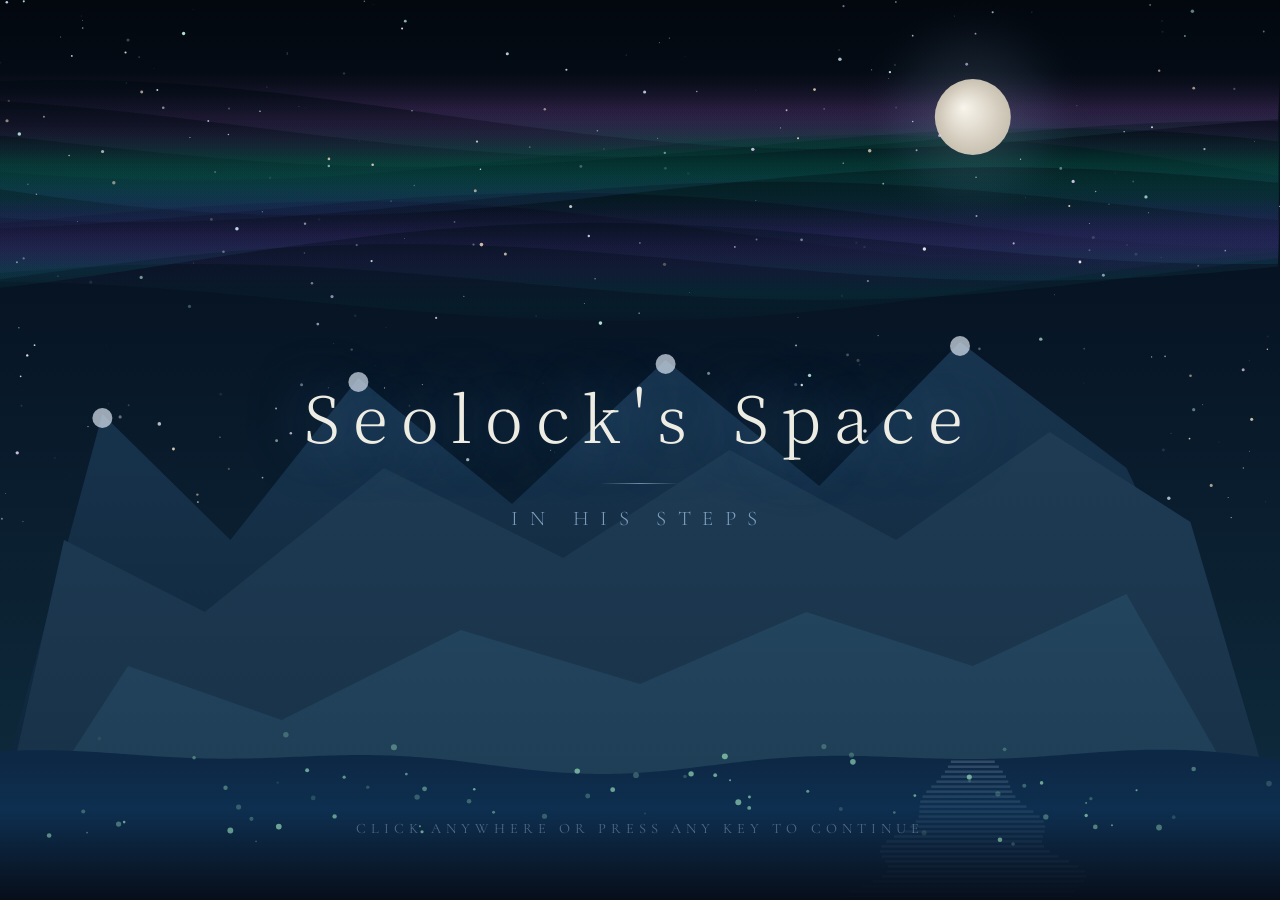
==== index.html @ 3edf803a "index.html" ====
<!DOCTYPE html>
<html lang="ko">
<head>
<meta charset="UTF-8">
<meta name="viewport" content="width=device-width, initial-scale=1.0">
<title>Seolock</title>
<style>
  @import url('https://fonts.googleapis.com/css2?family=Cormorant+Garamond:wght@300;400&family=Noto+Serif+KR:wght@300;400&display=swap');

  * { margin: 0; padding: 0; box-sizing: border-box; }

  html, body {
    width: 100%; height: 100%; overflow: hidden;
    background: #06111e;
    font-family: 'Noto Serif KR', 'Cormorant Garamond', serif;
    cursor: pointer;
  }

  #canvas {
    position: fixed; top: 0; left: 0;
    width: 100%; height: 100%;
    display: block;
    transition: opacity 1.8s ease;
  }

  #splash-overlay {
    position: fixed; top: 0; left: 0;
    width: 100%; height: 100%;
    display: flex; flex-direction: column;
    align-items: center; justify-content: center;
    z-index: 10; pointer-events: none;
    transition: opacity 1.4s ease;
  }

  .title-kr {
    font-family: 'Noto Serif KR', serif;
    font-weight: 300;
    font-size: clamp(1.8rem, 5vw, 4rem);
    color: rgba(255, 252, 240, 0.93);
    letter-spacing: 0.2em;
    text-shadow: 0 0 60px rgba(160, 210, 255, 0.5), 0 0 120px rgba(100, 180, 230, 0.25);
    animation: riseIn 2.8s cubic-bezier(0.16, 1, 0.3, 1) forwards;
    opacity: 0;
  }

  .divider {
    width: 80px; height: 1px;
    background: linear-gradient(90deg, transparent, rgba(200, 230, 255, 0.5), transparent);
    margin: 1.4rem auto;
    animation: riseIn 2.8s cubic-bezier(0.16, 1, 0.3, 1) 0.3s both;
    opacity: 0;
  }

  .title-en {
    font-family: 'Cormorant Garamond', serif;
    font-weight: 300;
    font-size: clamp(0.85rem, 2.5vw, 1.3rem);
    color: rgba(180, 215, 250, 0.65);
    letter-spacing: 0.55em;
    text-transform: uppercase;
    animation: riseIn 2.8s cubic-bezier(0.16, 1, 0.3, 1) 0.5s both;
    opacity: 0;
  }

  #hint {
    position: fixed;
    bottom: 7%;
    left: 50%; transform: translateX(-50%);
    font-family: 'Cormorant Garamond', serif;
    font-size: clamp(0.65rem, 1.8vw, 0.9rem);
    color: rgba(200, 225, 255, 0.35);
    letter-spacing: 0.35em;
    text-transform: uppercase;
    white-space: nowrap;
    pointer-events: none;
    z-index: 10;
    animation: fadeHint 3s ease 3s both, hintPulse 3s ease-in-out 4s infinite;
    transition: opacity 1.2s ease;
  }

  #next-screen {
    position: fixed; top: 0; left: 0;
    width: 100%; height: 100%;
    background: linear-gradient(160deg, #0c1a1a 0%, #0f2015 50%, #0a1520 100%);
    display: flex; flex-direction: column;
    align-items: center; justify-content: center; gap: 1.2rem;
    z-index: 50;
    opacity: 0; pointer-events: none;
    transition: opacity 1.8s ease;
  }
  #next-screen.visible { opacity: 1; pointer-events: all; }

  #next-screen h1 {
    font-family: 'Noto Serif KR', serif;
    font-weight: 300;
    font-size: clamp(1.6rem, 5vw, 3rem);
    color: rgba(210, 240, 220, 0.85);
    letter-spacing: 0.2em;
  }
  #next-screen p {
    font-family: 'Cormorant Garamond', serif;
    font-size: clamp(0.8rem, 2vw, 1.05rem);
    color: rgba(160, 200, 180, 0.4);
    letter-spacing: 0.3em;
    text-transform: uppercase;
  }

  @keyframes riseIn {
    from { opacity: 0; transform: translateY(22px); }
    to   { opacity: 1; transform: translateY(0); }
  }
  @keyframes fadeHint {
    from { opacity: 0; } to { opacity: 1; }
  }
  @keyframes hintPulse {
    0%, 100% { opacity: 0.2; }
    50%       { opacity: 0.55; }
  }
</style>
</head>
<body>

<canvas id="canvas"></canvas>

<div id="splash-overlay">
  <div class="title-kr">Seolock's Space</div>
  <div class="divider"></div>
  <div class="title-en">IN HIS STEPS</div>
</div>

<div id="hint">Click anywhere or press any key to continue</div>

<div id="next-screen">
  <h1>다음 페이지</h1>
  <p>Your next page content here</p>
</div>

<script>
const canvas = document.getElementById('canvas');
const ctx    = canvas.getContext('2d');
let W, H, t = 0, animId;

function resize() {
  W = canvas.width  = window.innerWidth;
  H = canvas.height = window.innerHeight;
}
resize();
window.addEventListener('resize', resize);

const STAR_COUNT = 320;
const stars = Array.from({ length: STAR_COUNT }, () => ({
  fx: Math.random(),
  fy: Math.random() * 0.58,
  r:  Math.random() * 1.5 + 0.4,
  phase: Math.random() * Math.PI * 2,
  speed: Math.random() * 0.018 + 0.004,
  hue:  ['#fff', '#d8ecff', '#ffe9cc', '#c8faea', '#e8d8ff'][Math.floor(Math.random() * 5)]
}));

const AURORAS = [
  { fy: 0.20, c1: [0, 220, 150],   c2: [80, 130, 255],  phase: 0,   spd: 0.0025 },
  { fy: 0.28, c1: [140,  80, 240], c2: [0,  200, 170],  phase: 2.1, spd: 0.0018 },
  { fy: 0.14, c1: [210, 110, 255], c2: [0,  185, 120],  phase: 4.3, spd: 0.0013 },
];

const RIDGES = [
  [0,0.88, 0.08,0.46, 0.18,0.60, 0.28,0.42, 0.40,0.56, 0.52,0.40, 0.64,0.54, 0.75,0.38, 0.88,0.52, 1,0.88],
  [0,0.92, 0.05,0.60, 0.16,0.68, 0.30,0.52, 0.44,0.62, 0.57,0.50, 0.70,0.60, 0.82,0.48, 0.93,0.58, 1,0.92],
  [0,0.96, 0.10,0.74, 0.22,0.80, 0.36,0.70, 0.50,0.76, 0.63,0.68, 0.76,0.74, 0.88,0.66, 1,0.96],
];
const RIDGE_COLORS = [
  ['#0c2236', '#193650'],
  ['#152e44', '#213f58'],
  ['#1c3a52', '#2a4e68'],
];

const MOON = { fx: 0.76, fy: 0.13, r: 38 };

const PARTICLES = Array.from({ length: 70 }, () => ({
  fx: Math.random(),
  fy: 0.90 + Math.random() * 0.08,
  vx: (Math.random() - 0.5) * 0.00018,
  vy: -(Math.random() * 0.00030 + 0.00012),
  life: Math.random(),
  spd:  Math.random() * 0.0025 + 0.0010,
  sz:   Math.random() * 2.2 + 0.8,
}));

function drawSky() {
  const g = ctx.createLinearGradient(0, 0, 0, H * 0.88);
  g.addColorStop(0,   '#03080f');
  g.addColorStop(0.4, '#071525');
  g.addColorStop(1,   '#0e2a3c');
  ctx.fillStyle = g;
  ctx.fillRect(0, 0, W, H * 0.88);
}

function drawMoon() {
  const mx = MOON.fx * W, my = MOON.fy * H, r = MOON.r;
  const halo = ctx.createRadialGradient(mx, my, r * 0.6, mx, my, r * 3.2);
  halo.addColorStop(0,   'rgba(200,228,255,0.14)');
  halo.addColorStop(0.5, 'rgba(160,200,255,0.06)');
  halo.addColorStop(1,   'rgba(0,0,0,0)');
  ctx.fillStyle = halo;
  ctx.beginPath(); ctx.arc(mx, my, r * 3.2, 0, Math.PI * 2); ctx.fill();
  const disk = ctx.createRadialGradient(mx - r * 0.25, my - r * 0.25, 0, mx, my, r);
  disk.addColorStop(0, '#f9f5ec');
  disk.addColorStop(1, '#c8c0b0');
  ctx.fillStyle = disk;
  ctx.beginPath(); ctx.arc(mx, my, r, 0, Math.PI * 2); ctx.fill();
}

function drawStars() {
  stars.forEach(s => {
    const blink = 0.45 + 0.55 * Math.sin(s.phase + t * s.speed);
    ctx.globalAlpha = blink * 0.88;
    ctx.fillStyle = s.hue;
    ctx.beginPath();
    ctx.arc(s.fx * W, s.fy * H, s.r * (0.8 + 0.2 * blink), 0, Math.PI * 2);
    ctx.fill();
  });
  ctx.globalAlpha = 1;
}

function drawAurora() {
  AURORAS.forEach(a => {
    const by = a.fy * H;
    for (let k = 0; k < 4; k++) {
      const alpha = (0.10 - k * 0.02);
      const g2 = ctx.createLinearGradient(0, by - 55 + k * 12, 0, by + 55 + k * 12);
      g2.addColorStop(0,   `rgba(${a.c1[0]},${a.c1[1]},${a.c1[2]},0)`);
      g2.addColorStop(0.35,`rgba(${a.c1[0]},${a.c1[1]},${a.c1[2]},${alpha})`);
      g2.addColorStop(0.65,`rgba(${a.c2[0]},${a.c2[1]},${a.c2[2]},${alpha})`);
      g2.addColorStop(1,   `rgba(${a.c2[0]},${a.c2[1]},${a.c2[2]},0)`);
      ctx.fillStyle = g2;
      ctx.beginPath();
      ctx.moveTo(0, by + k * 14);
      for (let x = 0; x <= W; x += 6) {
        const fx = x / W;
        const wy = Math.sin(fx * 5.5 + t * a.spd + a.phase + k * 0.8) * 30
                 + Math.sin(fx * 2.8 - t * a.spd * 0.6 + a.phase)     * 18;
        ctx.lineTo(x, by + wy + k * 14);
      }
      ctx.lineTo(W, by - 55 + k * 12);
      ctx.lineTo(0, by - 55 + k * 12);
      ctx.closePath();
      ctx.fill();
    }
  });
}

function drawMountains() {
  RIDGES.forEach((pts, i) => {
    const [dark, light] = RIDGE_COLORS[i];
    ctx.beginPath();
    ctx.moveTo(pts[0] * W, pts[1] * H);
    for (let j = 2; j < pts.length; j += 2) {
      ctx.lineTo(pts[j] * W, pts[j + 1] * H);
    }
    ctx.lineTo(W, H); ctx.lineTo(0, H);
    ctx.closePath();
    const mg = ctx.createLinearGradient(0, 0.35 * H, 0, H);
    mg.addColorStop(0, light); mg.addColorStop(1, dark);
    ctx.fillStyle = mg;
    ctx.fill();
    if (i === 0) {
      for (let j = 2; j < pts.length - 2; j += 2) {
        const px = pts[j] * W, py = pts[j + 1] * H;
        const prevY = pts[j - 1] * H, nextY = pts[j + 3] * H;
        if (py < prevY - 18 && py < nextY - 18) {
          ctx.beginPath(); ctx.arc(px, py + 4, 10, 0, Math.PI * 2);
          ctx.fillStyle = 'rgba(235,245,255,0.65)';
          ctx.fill();
        }
      }
    }
  });
}

function drawWater() {
  const wy = H * 0.845;
  ctx.beginPath();
  ctx.moveTo(0, wy);
  for (let x = 0; x <= W; x += 5) {
    const wave = Math.sin(x * 0.016 + t * 0.022) * 5.5
               + Math.sin(x * 0.007 - t * 0.013) * 8;
    ctx.lineTo(x, wy + wave);
  }
  ctx.lineTo(W, H); ctx.lineTo(0, H);
  ctx.closePath();
  const wg = ctx.createLinearGradient(0, wy, 0, H);
  wg.addColorStop(0,   '#0d2845');
  wg.addColorStop(0.35,'#0e2f50');
  wg.addColorStop(1,   '#070e1a');
  ctx.fillStyle = wg;
  ctx.fill();
  const mx = MOON.fx * W;
  for (let row = 0; row < 28; row++) {
    const ry = wy + (row / 28) * (H - wy);
    const ww = 22 + row * 3.5;
    const wobble = Math.sin(row * 0.6 + t * 0.035) * (row * 0.6);
    const a = (0.18 - row * 0.005) * Math.max(0, 1 - row / 30);
    ctx.fillStyle = `rgba(210,232,255,${a})`;
    ctx.fillRect(mx - ww + wobble, ry, ww * 2, 2.5);
  }
}

function drawParticles() {
  PARTICLES.forEach(p => {
    p.fx   += p.vx;
    p.fy   += p.vy;
    p.life += p.spd;
    if (p.fy < 0.45 || p.fx < 0 || p.fx > 1) {
      p.fx   = Math.random();
      p.fy   = 0.90 + Math.random() * 0.07;
      p.life = 0;
    }
    const a = Math.sin(p.life * Math.PI) * 0.65;
    ctx.globalAlpha = a;
    ctx.fillStyle   = '#9ee8c0';
    ctx.beginPath();
    ctx.arc(p.fx * W, p.fy * H, p.sz, 0, Math.PI * 2);
    ctx.fill();
  });
  ctx.globalAlpha = 1;
}

function frame() {
  ctx.clearRect(0, 0, W, H);
  drawSky();
  drawAurora();
  drawMoon();
  drawStars();
  drawMountains();
  drawWater();
  drawParticles();
  t++;
  animId = requestAnimationFrame(frame);
}
frame();

/* ── 자연스러운 크로스페이드 전환 ── */
let transitioning = false;

function goNext() {
  if (transitioning) return;
  transitioning = true;

  const overlay = document.getElementById('splash-overlay');
  const hint    = document.getElementById('hint');
  const next    = document.getElementById('next-screen');

  /* 오버레이 텍스트 페이드아웃 */
  overlay.style.opacity = '0';
  hint.style.opacity    = '0';

  /* 캔버스도 서서히 페이드아웃 */
  canvas.style.opacity = '0';

  /* 다음 화면 페이드인 (약간 딜레이로 자연스럽게 겹침) */
  setTimeout(() => {
    next.classList.add('visible');
  }, 200);
}

document.addEventListener('click',   goNext);
document.addEventListener('keydown', goNext);
</script>
</body>
</html>
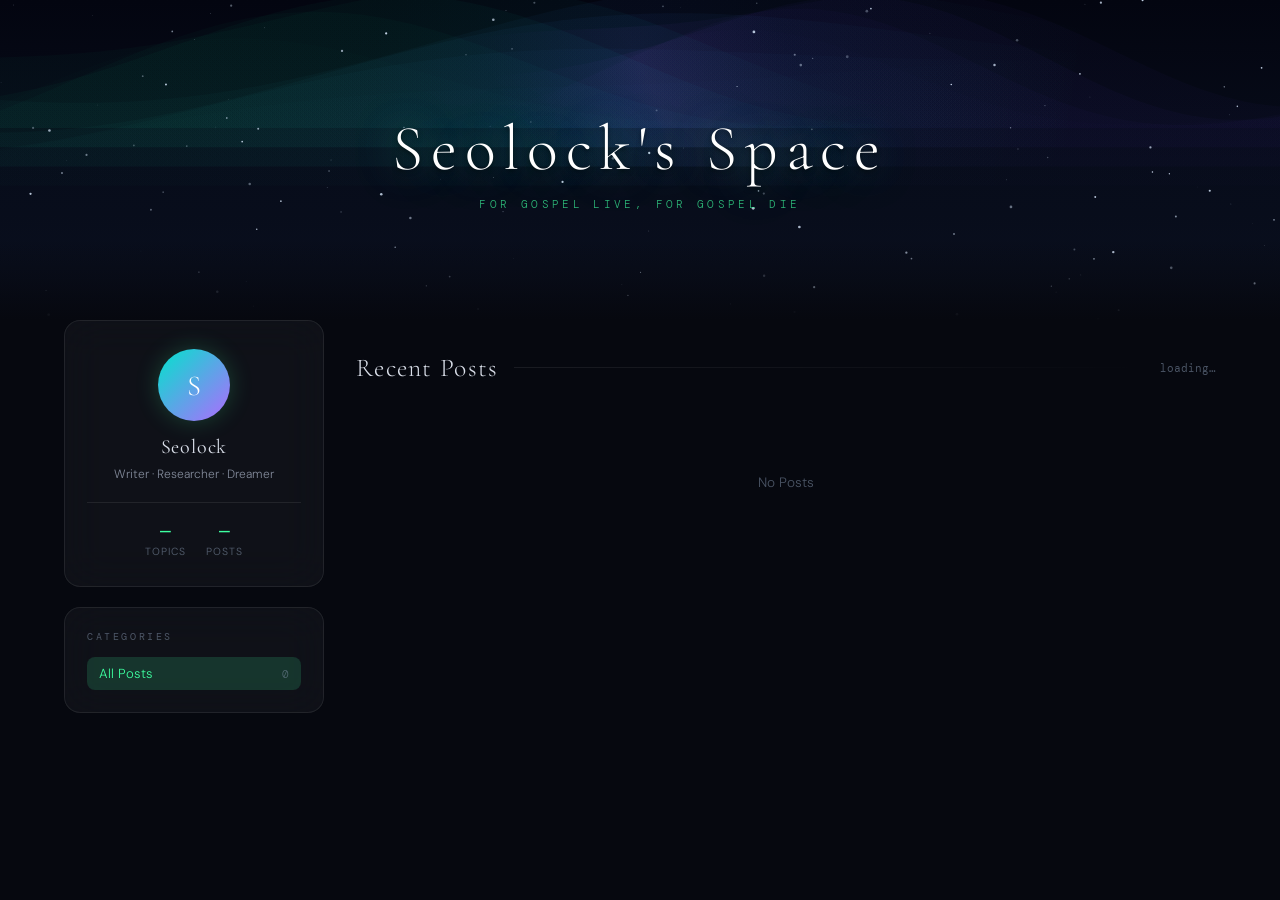
==== commit ccf0808f: "basic html" ====
--- a/index.html
+++ b/index.html
@@ -1,370 +1,665 @@
 <!DOCTYPE html>
 <html lang="ko">
 <head>
-<meta charset="UTF-8">
-<meta name="viewport" content="width=device-width, initial-scale=1.0">
-<title>Seolock</title>
-<style>
-  @import url('https://fonts.googleapis.com/css2?family=Cormorant+Garamond:wght@300;400&family=Noto+Serif+KR:wght@300;400&display=swap');
-
-  * { margin: 0; padding: 0; box-sizing: border-box; }
-
-  html, body {
-    width: 100%; height: 100%; overflow: hidden;
-    background: #06111e;
-    font-family: 'Noto Serif KR', 'Cormorant Garamond', serif;
-    cursor: pointer;
-  }
-
-  #canvas {
-    position: fixed; top: 0; left: 0;
-    width: 100%; height: 100%;
-    display: block;
-    transition: opacity 1.8s ease;
-  }
-
-  #splash-overlay {
-    position: fixed; top: 0; left: 0;
-    width: 100%; height: 100%;
-    display: flex; flex-direction: column;
-    align-items: center; justify-content: center;
-    z-index: 10; pointer-events: none;
-    transition: opacity 1.4s ease;
-  }
-
-  .title-kr {
-    font-family: 'Noto Serif KR', serif;
-    font-weight: 300;
-    font-size: clamp(1.8rem, 5vw, 4rem);
-    color: rgba(255, 252, 240, 0.93);
-    letter-spacing: 0.2em;
-    text-shadow: 0 0 60px rgba(160, 210, 255, 0.5), 0 0 120px rgba(100, 180, 230, 0.25);
-    animation: riseIn 2.8s cubic-bezier(0.16, 1, 0.3, 1) forwards;
-    opacity: 0;
-  }
-
-  .divider {
-    width: 80px; height: 1px;
-    background: linear-gradient(90deg, transparent, rgba(200, 230, 255, 0.5), transparent);
-    margin: 1.4rem auto;
-    animation: riseIn 2.8s cubic-bezier(0.16, 1, 0.3, 1) 0.3s both;
-    opacity: 0;
-  }
-
-  .title-en {
-    font-family: 'Cormorant Garamond', serif;
-    font-weight: 300;
-    font-size: clamp(0.85rem, 2.5vw, 1.3rem);
-    color: rgba(180, 215, 250, 0.65);
-    letter-spacing: 0.55em;
-    text-transform: uppercase;
-    animation: riseIn 2.8s cubic-bezier(0.16, 1, 0.3, 1) 0.5s both;
-    opacity: 0;
-  }
-
-  #hint {
-    position: fixed;
-    bottom: 7%;
-    left: 50%; transform: translateX(-50%);
-    font-family: 'Cormorant Garamond', serif;
-    font-size: clamp(0.65rem, 1.8vw, 0.9rem);
-    color: rgba(200, 225, 255, 0.35);
-    letter-spacing: 0.35em;
-    text-transform: uppercase;
-    white-space: nowrap;
-    pointer-events: none;
-    z-index: 10;
-    animation: fadeHint 3s ease 3s both, hintPulse 3s ease-in-out 4s infinite;
-    transition: opacity 1.2s ease;
-  }
-
-  #next-screen {
-    position: fixed; top: 0; left: 0;
-    width: 100%; height: 100%;
-    background: linear-gradient(160deg, #0c1a1a 0%, #0f2015 50%, #0a1520 100%);
-    display: flex; flex-direction: column;
-    align-items: center; justify-content: center; gap: 1.2rem;
-    z-index: 50;
-    opacity: 0; pointer-events: none;
-    transition: opacity 1.8s ease;
-  }
-  #next-screen.visible { opacity: 1; pointer-events: all; }
-
-  #next-screen h1 {
-    font-family: 'Noto Serif KR', serif;
-    font-weight: 300;
-    font-size: clamp(1.6rem, 5vw, 3rem);
-    color: rgba(210, 240, 220, 0.85);
-    letter-spacing: 0.2em;
-  }
-  #next-screen p {
-    font-family: 'Cormorant Garamond', serif;
-    font-size: clamp(0.8rem, 2vw, 1.05rem);
-    color: rgba(160, 200, 180, 0.4);
-    letter-spacing: 0.3em;
-    text-transform: uppercase;
-  }
-
-  @keyframes riseIn {
-    from { opacity: 0; transform: translateY(22px); }
-    to   { opacity: 1; transform: translateY(0); }
-  }
-  @keyframes fadeHint {
-    from { opacity: 0; } to { opacity: 1; }
-  }
-  @keyframes hintPulse {
-    0%, 100% { opacity: 0.2; }
-    50%       { opacity: 0.55; }
-  }
-</style>
+  <meta charset="UTF-8">
+  <meta name="viewport" content="width=device-width, initial-scale=1.0">
+  <title>Aurora — Home</title>
+  <link rel="preconnect" href="https://fonts.googleapis.com">
+  <link rel="preconnect" href="https://fonts.gstatic.com" crossorigin>
+  <link href="https://fonts.googleapis.com/css2?family=Cormorant+Garamond:ital,wght@0,300;0,400;0,500;1,300;1,400&family=DM+Sans:wght@300;400;500&family=DM+Mono:wght@300;400&display=swap" rel="stylesheet">
+  <style>
+    :root {
+      --night: #06080f;
+      --deep: #0b0f1a;
+      --surface: rgba(15, 20, 35, 0.7);
+      --glass: rgba(255, 255, 255, 0.04);
+      --glass-border: rgba(255, 255, 255, 0.08);
+      --aurora-green: #3dffa0;
+      --aurora-teal: #00e5cc;
+      --aurora-purple: #b06aff;
+      --aurora-blue: #4fa8ff;
+      --text-primary: rgba(230, 235, 245, 0.95);
+      --text-secondary: rgba(180, 190, 210, 0.7);
+      --text-muted: rgba(130, 145, 170, 0.55);
+      --accent: #3dffa0;
+      --accent-glow: rgba(61, 255, 160, 0.15);
+      --sidebar-width: 260px;
+      --header-height: 320px;
+    }
+
+    * { margin: 0; padding: 0; box-sizing: border-box; }
+
+    body {
+      font-family: 'DM Sans', sans-serif;
+      background: var(--night);
+      color: var(--text-primary);
+      min-height: 100vh;
+      overflow-x: hidden;
+    }
+
+    /* HEADER */
+    #site-header {
+      position: relative;
+      width: 100%;
+      height: var(--header-height);
+      overflow: hidden;
+      cursor: pointer;
+    }
+
+    #aurora-canvas {
+      position: absolute;
+      inset: 0;
+      width: 100%;
+      height: 100%;
+    }
+
+    .header-content {
+      position: relative;
+      z-index: 10;
+      height: 100%;
+      display: flex;
+      flex-direction: column;
+      align-items: center;
+      justify-content: center;
+      gap: 10px;
+      text-align: center;
+      padding: 0 20px;
+    }
+
+    .blog-title {
+      font-family: 'Cormorant Garamond', serif;
+      font-size: clamp(2.4rem, 5vw, 4rem);
+      font-weight: 300;
+      letter-spacing: 0.12em;
+      color: #fff;
+      text-shadow:
+        0 0 40px rgba(61, 255, 160, 0.5),
+        0 0 80px rgba(176, 106, 255, 0.3),
+        0 2px 4px rgba(0,0,0,0.5);
+    }
+
+    .blog-subtitle {
+      font-family: 'DM Mono', monospace;
+      font-size: 0.7rem;
+      font-weight: 300;
+      letter-spacing: 0.3em;
+      color: rgba(61, 255, 160, 0.7);
+      text-transform: uppercase;
+    }
+
+    .header-fade {
+      position: absolute;
+      bottom: 0;
+      left: 0;
+      right: 0;
+      height: 80px;
+      background: linear-gradient(to bottom, transparent, var(--night));
+      z-index: 5;
+    }
+
+    /* LAYOUT */
+    #layout {
+      display: flex;
+      min-height: calc(100vh - var(--header-height));
+      max-width: 1200px;
+      margin: 0 auto;
+      padding: 0 24px 60px;
+      gap: 32px;
+      align-items: flex-start;
+    }
+
+    /* SIDEBAR */
+    #sidebar {
+      width: var(--sidebar-width);
+      flex-shrink: 0;
+      position: sticky;
+      top: 32px;
+      display: flex;
+      flex-direction: column;
+      gap: 20px;
+    }
+
+    .sidebar-card {
+      background: var(--glass);
+      border: 1px solid var(--glass-border);
+      border-radius: 16px;
+      overflow: hidden;
+      backdrop-filter: blur(20px);
+      -webkit-backdrop-filter: blur(20px);
+    }
+
+    .profile-card {
+      padding: 28px 22px;
+      text-align: center;
+    }
+
+    .profile-avatar {
+      width: 72px;
+      height: 72px;
+      border-radius: 50%;
+      margin: 0 auto 14px;
+      background: linear-gradient(135deg, var(--aurora-teal), var(--aurora-purple));
+      display: flex;
+      align-items: center;
+      justify-content: center;
+      font-family: 'Cormorant Garamond', serif;
+      font-size: 1.8rem;
+      font-weight: 300;
+      color: #fff;
+      box-shadow: 0 0 24px rgba(61, 255, 160, 0.2);
+      overflow: hidden;
+    }
+
+    .profile-avatar img { width: 100%; height: 100%; object-fit: cover; }
+
+    .profile-name {
+      font-family: 'Cormorant Garamond', serif;
+      font-size: 1.25rem;
+      font-weight: 400;
+      color: var(--text-primary);
+      letter-spacing: 0.04em;
+      margin-bottom: 6px;
+    }
+
+    .profile-bio {
+      font-size: 0.75rem;
+      color: var(--text-secondary);
+      line-height: 1.6;
+      font-weight: 300;
+    }
+
+    .profile-stats {
+      display: flex;
+      justify-content: center;
+      gap: 20px;
+      margin-top: 18px;
+      padding-top: 18px;
+      border-top: 1px solid var(--glass-border);
+    }
+
+    .stat { text-align: center; }
+
+    .stat-number {
+      font-family: 'DM Mono', monospace;
+      font-size: 1.1rem;
+      color: var(--aurora-green);
+    }
+
+    .stat-label {
+      font-size: 0.65rem;
+      color: var(--text-muted);
+      letter-spacing: 0.1em;
+      text-transform: uppercase;
+      margin-top: 2px;
+    }
+
+    .categories-card { padding: 22px; }
+
+    .card-heading {
+      font-family: 'DM Mono', monospace;
+      font-size: 0.65rem;
+      letter-spacing: 0.25em;
+      text-transform: uppercase;
+      color: var(--text-muted);
+      margin-bottom: 14px;
+    }
+
+    .category-list { list-style: none; display: flex; flex-direction: column; gap: 4px; }
+
+    .category-item a {
+      display: flex;
+      align-items: center;
+      justify-content: space-between;
+      padding: 8px 12px;
+      border-radius: 8px;
+      text-decoration: none;
+      color: var(--text-secondary);
+      font-size: 0.82rem;
+      font-weight: 300;
+      transition: all 0.2s;
+      cursor: pointer;
+    }
+
+    .category-item a:hover {
+      background: var(--glass);
+      color: var(--text-primary);
+      padding-left: 16px;
+    }
+
+    .category-item a.active {
+      background: var(--accent-glow);
+      color: var(--aurora-green);
+    }
+
+    .category-count {
+      font-family: 'DM Mono', monospace;
+      font-size: 0.7rem;
+      color: var(--text-muted);
+    }
+
+    /* MAIN CONTENT */
+    #main-content {
+      flex: 1;
+      min-width: 0;
+      padding-top: 32px;
+    }
+
+    .section-header {
+      display: flex;
+      align-items: center;
+      gap: 16px;
+      margin-bottom: 28px;
+    }
+
+    .section-title {
+      font-family: 'Cormorant Garamond', serif;
+      font-size: 1.6rem;
+      font-weight: 300;
+      letter-spacing: 0.05em;
+      color: var(--text-primary);
+    }
+
+    .section-line {
+      flex: 1;
+      height: 1px;
+      background: linear-gradient(to right, var(--glass-border), transparent);
+    }
+
+    .section-count {
+      font-family: 'DM Mono', monospace;
+      font-size: 0.7rem;
+      color: var(--text-muted);
+    }
+
+    /* POST CARDS */
+    .post-grid {
+      display: flex;
+      flex-direction: column;
+      gap: 16px;
+    }
+
+    .post-card {
+      background: var(--glass);
+      border: 1px solid var(--glass-border);
+      border-radius: 14px;
+      padding: 26px 28px;
+      cursor: pointer;
+      text-decoration: none;
+      color: inherit;
+      display: block;
+      transition: all 0.3s ease;
+      position: relative;
+      overflow: hidden;
+      animation: fadeInUp 0.5s ease both;
+    }
+
+    .post-card::before {
+      content: '';
+      position: absolute;
+      inset: 0;
+      background: linear-gradient(135deg, rgba(61,255,160,0.03), transparent 60%);
+      opacity: 0;
+      transition: opacity 0.3s;
+    }
+
+    .post-card:hover {
+      border-color: rgba(61, 255, 160, 0.2);
+      transform: translateY(-3px);
+      box-shadow: 0 12px 40px rgba(0,0,0,0.4), 0 0 20px rgba(61,255,160,0.05);
+    }
+
+    .post-card:hover::before { opacity: 1; }
+
+    @keyframes fadeInUp {
+      from { opacity: 0; transform: translateY(16px); }
+      to   { opacity: 1; transform: translateY(0); }
+    }
+
+    .post-meta {
+      display: flex;
+      align-items: center;
+      gap: 12px;
+      margin-bottom: 10px;
+    }
+
+    .post-category {
+      font-family: 'DM Mono', monospace;
+      font-size: 0.65rem;
+      letter-spacing: 0.15em;
+      text-transform: uppercase;
+      color: var(--aurora-green);
+      background: rgba(61,255,160,0.1);
+      padding: 3px 10px;
+      border-radius: 20px;
+      border: 1px solid rgba(61,255,160,0.2);
+    }
+
+    .post-date {
+      font-family: 'DM Mono', monospace;
+      font-size: 0.7rem;
+      color: var(--text-muted);
+    }
+
+    .post-title {
+      font-family: 'Cormorant Garamond', serif;
+      font-size: 1.35rem;
+      font-weight: 400;
+      line-height: 1.4;
+      color: var(--text-primary);
+      margin-bottom: 10px;
+      letter-spacing: 0.02em;
+      transition: color 0.2s;
+    }
+
+    .post-card:hover .post-title { color: #fff; }
+
+    .post-preview {
+      font-size: 0.83rem;
+      font-weight: 300;
+      color: var(--text-secondary);
+      line-height: 1.7;
+      display: -webkit-box;
+      -webkit-line-clamp: 2;
+      -webkit-box-orient: vertical;
+      overflow: hidden;
+    }
+
+    .post-footer {
+      display: flex;
+      align-items: center;
+      justify-content: space-between;
+      margin-top: 16px;
+      padding-top: 14px;
+      border-top: 1px solid var(--glass-border);
+    }
+
+    .post-tags {
+      display: flex;
+      gap: 6px;
+      flex-wrap: wrap;
+    }
+
+    .post-tag {
+      font-size: 0.68rem;
+      color: var(--text-muted);
+      background: rgba(255,255,255,0.04);
+      border: 1px solid rgba(255,255,255,0.06);
+      padding: 2px 8px;
+      border-radius: 4px;
+    }
+
+    .post-read-more {
+      font-family: 'DM Mono', monospace;
+      font-size: 0.7rem;
+      color: var(--aurora-green);
+      opacity: 0;
+      transition: opacity 0.2s;
+      display: flex;
+      align-items: center;
+      gap: 4px;
+    }
+
+    .post-card:hover .post-read-more { opacity: 1; }
+
+    /* Empty state */
+    .empty-state {
+      text-align: center;
+      padding: 60px 20px;
+      color: var(--text-muted);
+    }
+
+    .empty-state-icon {
+      font-size: 2.5rem;
+      margin-bottom: 16px;
+      opacity: 0.4;
+    }
+
+    .empty-state p {
+      font-size: 0.85rem;
+      font-weight: 300;
+      line-height: 1.7;
+    }
+
+    .empty-state code {
+      font-family: 'DM Mono', monospace;
+      font-size: 0.78rem;
+      background: var(--glass);
+      border: 1px solid var(--glass-border);
+      padding: 2px 8px;
+      border-radius: 4px;
+      color: var(--aurora-green);
+    }
+
+    .filter-btn {
+      font-family: 'DM Mono', monospace;
+      font-size: 0.68rem;
+      letter-spacing: 0.1em;
+      text-transform: uppercase;
+      padding: 6px 14px;
+      border-radius: 20px;
+      border: 1px solid var(--glass-border);
+      background: var(--glass);
+      color: var(--text-muted);
+      cursor: pointer;
+      transition: all 0.2s;
+    }
+
+    .filter-btn:hover, .filter-btn.active {
+      border-color: rgba(61,255,160,0.3);
+      color: var(--aurora-green);
+      background: rgba(61,255,160,0.08);
+    }
+
+    ::-webkit-scrollbar { width: 6px; }
+    ::-webkit-scrollbar-track { background: transparent; }
+    ::-webkit-scrollbar-thumb { background: rgba(61,255,160,0.2); border-radius: 3px; }
+
+    @media (max-width: 768px) {
+      #layout { flex-direction: column; padding: 0 16px 40px; }
+      #sidebar { width: 100%; position: static; }
+      :root { --header-height: 220px; }
+    }
+  </style>
 </head>
 <body>
 
-<canvas id="canvas"></canvas>
-
-<div id="splash-overlay">
-  <div class="title-kr">Seolock's Space</div>
-  <div class="divider"></div>
-  <div class="title-en">IN HIS STEPS</div>
-</div>
-
-<div id="hint">Click anywhere or press any key to continue</div>
-
-<div id="next-screen">
-  <h1>다음 페이지</h1>
-  <p>Your next page content here</p>
-</div>
-
-<script>
-const canvas = document.getElementById('canvas');
-const ctx    = canvas.getContext('2d');
-let W, H, t = 0, animId;
-
-function resize() {
-  W = canvas.width  = window.innerWidth;
-  H = canvas.height = window.innerHeight;
-}
-resize();
-window.addEventListener('resize', resize);
-
-const STAR_COUNT = 320;
-const stars = Array.from({ length: STAR_COUNT }, () => ({
-  fx: Math.random(),
-  fy: Math.random() * 0.58,
-  r:  Math.random() * 1.5 + 0.4,
-  phase: Math.random() * Math.PI * 2,
-  speed: Math.random() * 0.018 + 0.004,
-  hue:  ['#fff', '#d8ecff', '#ffe9cc', '#c8faea', '#e8d8ff'][Math.floor(Math.random() * 5)]
-}));
-
-const AURORAS = [
-  { fy: 0.20, c1: [0, 220, 150],   c2: [80, 130, 255],  phase: 0,   spd: 0.0025 },
-  { fy: 0.28, c1: [140,  80, 240], c2: [0,  200, 170],  phase: 2.1, spd: 0.0018 },
-  { fy: 0.14, c1: [210, 110, 255], c2: [0,  185, 120],  phase: 4.3, spd: 0.0013 },
-];
-
-const RIDGES = [
-  [0,0.88, 0.08,0.46, 0.18,0.60, 0.28,0.42, 0.40,0.56, 0.52,0.40, 0.64,0.54, 0.75,0.38, 0.88,0.52, 1,0.88],
-  [0,0.92, 0.05,0.60, 0.16,0.68, 0.30,0.52, 0.44,0.62, 0.57,0.50, 0.70,0.60, 0.82,0.48, 0.93,0.58, 1,0.92],
-  [0,0.96, 0.10,0.74, 0.22,0.80, 0.36,0.70, 0.50,0.76, 0.63,0.68, 0.76,0.74, 0.88,0.66, 1,0.96],
-];
-const RIDGE_COLORS = [
-  ['#0c2236', '#193650'],
-  ['#152e44', '#213f58'],
-  ['#1c3a52', '#2a4e68'],
-];
-
-const MOON = { fx: 0.76, fy: 0.13, r: 38 };
-
-const PARTICLES = Array.from({ length: 70 }, () => ({
-  fx: Math.random(),
-  fy: 0.90 + Math.random() * 0.08,
-  vx: (Math.random() - 0.5) * 0.00018,
-  vy: -(Math.random() * 0.00030 + 0.00012),
-  life: Math.random(),
-  spd:  Math.random() * 0.0025 + 0.0010,
-  sz:   Math.random() * 2.2 + 0.8,
-}));
-
-function drawSky() {
-  const g = ctx.createLinearGradient(0, 0, 0, H * 0.88);
-  g.addColorStop(0,   '#03080f');
-  g.addColorStop(0.4, '#071525');
-  g.addColorStop(1,   '#0e2a3c');
-  ctx.fillStyle = g;
-  ctx.fillRect(0, 0, W, H * 0.88);
-}
-
-function drawMoon() {
-  const mx = MOON.fx * W, my = MOON.fy * H, r = MOON.r;
-  const halo = ctx.createRadialGradient(mx, my, r * 0.6, mx, my, r * 3.2);
-  halo.addColorStop(0,   'rgba(200,228,255,0.14)');
-  halo.addColorStop(0.5, 'rgba(160,200,255,0.06)');
-  halo.addColorStop(1,   'rgba(0,0,0,0)');
-  ctx.fillStyle = halo;
-  ctx.beginPath(); ctx.arc(mx, my, r * 3.2, 0, Math.PI * 2); ctx.fill();
-  const disk = ctx.createRadialGradient(mx - r * 0.25, my - r * 0.25, 0, mx, my, r);
-  disk.addColorStop(0, '#f9f5ec');
-  disk.addColorStop(1, '#c8c0b0');
-  ctx.fillStyle = disk;
-  ctx.beginPath(); ctx.arc(mx, my, r, 0, Math.PI * 2); ctx.fill();
-}
-
-function drawStars() {
-  stars.forEach(s => {
-    const blink = 0.45 + 0.55 * Math.sin(s.phase + t * s.speed);
-    ctx.globalAlpha = blink * 0.88;
-    ctx.fillStyle = s.hue;
-    ctx.beginPath();
-    ctx.arc(s.fx * W, s.fy * H, s.r * (0.8 + 0.2 * blink), 0, Math.PI * 2);
-    ctx.fill();
-  });
-  ctx.globalAlpha = 1;
-}
-
-function drawAurora() {
-  AURORAS.forEach(a => {
-    const by = a.fy * H;
-    for (let k = 0; k < 4; k++) {
-      const alpha = (0.10 - k * 0.02);
-      const g2 = ctx.createLinearGradient(0, by - 55 + k * 12, 0, by + 55 + k * 12);
-      g2.addColorStop(0,   `rgba(${a.c1[0]},${a.c1[1]},${a.c1[2]},0)`);
-      g2.addColorStop(0.35,`rgba(${a.c1[0]},${a.c1[1]},${a.c1[2]},${alpha})`);
-      g2.addColorStop(0.65,`rgba(${a.c2[0]},${a.c2[1]},${a.c2[2]},${alpha})`);
-      g2.addColorStop(1,   `rgba(${a.c2[0]},${a.c2[1]},${a.c2[2]},0)`);
-      ctx.fillStyle = g2;
-      ctx.beginPath();
-      ctx.moveTo(0, by + k * 14);
-      for (let x = 0; x <= W; x += 6) {
-        const fx = x / W;
-        const wy = Math.sin(fx * 5.5 + t * a.spd + a.phase + k * 0.8) * 30
-                 + Math.sin(fx * 2.8 - t * a.spd * 0.6 + a.phase)     * 18;
-        ctx.lineTo(x, by + wy + k * 14);
+  <header id="site-header">
+    <canvas id="aurora-canvas"></canvas>
+    <div class="header-content">
+      <h1 class="blog-title">Seolock's Space</h1>
+      <p class="blog-subtitle">for gospel live, for gospel die</p>
+    </div>
+    <div class="header-fade"></div>
+  </header>
+
+  <div id="layout">
+
+    <aside id="sidebar">
+      <div class="sidebar-card profile-card">
+        <div class="profile-avatar" id="avatar-el">S</div>
+        <div class="profile-name" id="sidebar-name">Seolock</div>
+        <div class="profile-bio" id="sidebar-bio">Writer · Researcher · Dreamer</div>
+        <div class="profile-stats">
+          <div class="stat">
+            <div class="stat-number" id="stat-topics">—</div>
+            <div class="stat-label">Topics</div>
+          </div>
+          <div class="stat">
+            <div class="stat-number" id="stat-posts">—</div>
+            <div class="stat-label">Posts</div>
+          </div>
+        </div>
+      </div>
+
+      <div class="sidebar-card categories-card">
+        <div class="card-heading">Categories</div>
+        <ul class="category-list" id="category-list">
+          <li class="category-item">
+            <a href="#" class="active" data-cat="all">
+              <span>All Posts</span>
+              <span class="category-count" id="count-all">0</span>
+            </a>
+          </li>
+        </ul>
+      </div>
+    </aside>
+
+    <main id="main-content">
+      <div class="section-header">
+        <h2 class="section-title">Recent Posts</h2>
+        <div class="section-line"></div>
+        <span class="section-count" id="post-count-label">loading…</span>
+      </div>
+      <div class="post-grid" id="post-grid"></div>
+    </main>
+
+  </div>
+
+  <script>
+    /* ── Aurora Canvas ── */
+    (function(){
+      const canvas = document.getElementById('aurora-canvas');
+      const ctx = canvas.getContext('2d');
+      let W, H, stars=[], time=0;
+      function resize(){
+        W=canvas.width=canvas.offsetWidth;
+        H=canvas.height=canvas.offsetHeight;
+        stars=[];
+        const n=Math.floor(W*H/3000);
+        for(let i=0;i<n;i++) stars.push({x:Math.random()*W,y:Math.random()*H,r:Math.random()*1.2+0.2,phase:Math.random()*Math.PI*2,speed:Math.random()*0.008+0.002});
       }
-      ctx.lineTo(W, by - 55 + k * 12);
-      ctx.lineTo(0, by - 55 + k * 12);
-      ctx.closePath();
-      ctx.fill();
-    }
-  });
-}
-
-function drawMountains() {
-  RIDGES.forEach((pts, i) => {
-    const [dark, light] = RIDGE_COLORS[i];
-    ctx.beginPath();
-    ctx.moveTo(pts[0] * W, pts[1] * H);
-    for (let j = 2; j < pts.length; j += 2) {
-      ctx.lineTo(pts[j] * W, pts[j + 1] * H);
-    }
-    ctx.lineTo(W, H); ctx.lineTo(0, H);
-    ctx.closePath();
-    const mg = ctx.createLinearGradient(0, 0.35 * H, 0, H);
-    mg.addColorStop(0, light); mg.addColorStop(1, dark);
-    ctx.fillStyle = mg;
-    ctx.fill();
-    if (i === 0) {
-      for (let j = 2; j < pts.length - 2; j += 2) {
-        const px = pts[j] * W, py = pts[j + 1] * H;
-        const prevY = pts[j - 1] * H, nextY = pts[j + 3] * H;
-        if (py < prevY - 18 && py < nextY - 18) {
-          ctx.beginPath(); ctx.arc(px, py + 4, 10, 0, Math.PI * 2);
-          ctx.fillStyle = 'rgba(235,245,255,0.65)';
-          ctx.fill();
-        }
+      function draw(){
+        time+=0.016;
+        const bg=ctx.createLinearGradient(0,0,0,H);
+        bg.addColorStop(0,'#030510'); bg.addColorStop(0.5,'#070c1a'); bg.addColorStop(1,'#0a0f1e');
+        ctx.fillStyle=bg; ctx.fillRect(0,0,W,H);
+        const bands=[
+          {c1:'rgba(0,220,140,',c2:'rgba(0,180,200,',xo:0.3,amp:55,fr:0.9},
+          {c1:'rgba(100,60,240,',c2:'rgba(180,80,255,',xo:0.6,amp:45,fr:1.2},
+          {c1:'rgba(30,200,180,',c2:'rgba(60,130,255,',xo:0.15,amp:38,fr:0.7},
+        ];
+        bands.forEach(({c1,c2,xo,amp,fr})=>{
+          for(let b=0;b<4;b++){
+            const baseY=H*(0.15+b*0.06);
+            const alpha=(0.04-b*0.008)*(0.6+0.4*Math.sin(time*0.3+b));
+            ctx.beginPath(); ctx.moveTo(0,baseY);
+            for(let x=0;x<=W;x+=4){
+              const y=baseY+Math.sin(x*0.005*fr+time*0.4+xo*10)*amp+Math.sin(x*0.009*fr+time*0.25+b)*(amp*0.5)+Math.cos(x*0.003+time*0.15)*(amp*0.3);
+              ctx.lineTo(x,y);
+            }
+            ctx.lineTo(W,baseY+H*0.25); ctx.lineTo(0,baseY+H*0.25); ctx.closePath();
+            const g=ctx.createLinearGradient(W*xo,0,W*(1-xo),H*0.4);
+            g.addColorStop(0,c1+alpha+')'); g.addColorStop(0.5,c2+(alpha*1.5)+')'); g.addColorStop(1,c1+'0)');
+            ctx.fillStyle=g; ctx.fill();
+          }
+        });
+        stars.forEach(s=>{
+          const tw=0.3+0.7*(0.5+0.5*Math.sin(time*s.speed*60+s.phase));
+          ctx.beginPath(); ctx.arc(s.x,s.y,s.r,0,Math.PI*2);
+          ctx.fillStyle=`rgba(220,235,255,${tw*0.9})`; ctx.fill();
+        });
+        requestAnimationFrame(draw);
       }
-    }
-  });
-}
-
-function drawWater() {
-  const wy = H * 0.845;
-  ctx.beginPath();
-  ctx.moveTo(0, wy);
-  for (let x = 0; x <= W; x += 5) {
-    const wave = Math.sin(x * 0.016 + t * 0.022) * 5.5
-               + Math.sin(x * 0.007 - t * 0.013) * 8;
-    ctx.lineTo(x, wy + wave);
-  }
-  ctx.lineTo(W, H); ctx.lineTo(0, H);
-  ctx.closePath();
-  const wg = ctx.createLinearGradient(0, wy, 0, H);
-  wg.addColorStop(0,   '#0d2845');
-  wg.addColorStop(0.35,'#0e2f50');
-  wg.addColorStop(1,   '#070e1a');
-  ctx.fillStyle = wg;
-  ctx.fill();
-  const mx = MOON.fx * W;
-  for (let row = 0; row < 28; row++) {
-    const ry = wy + (row / 28) * (H - wy);
-    const ww = 22 + row * 3.5;
-    const wobble = Math.sin(row * 0.6 + t * 0.035) * (row * 0.6);
-    const a = (0.18 - row * 0.005) * Math.max(0, 1 - row / 30);
-    ctx.fillStyle = `rgba(210,232,255,${a})`;
-    ctx.fillRect(mx - ww + wobble, ry, ww * 2, 2.5);
-  }
-}
-
-function drawParticles() {
-  PARTICLES.forEach(p => {
-    p.fx   += p.vx;
-    p.fy   += p.vy;
-    p.life += p.spd;
-    if (p.fy < 0.45 || p.fx < 0 || p.fx > 1) {
-      p.fx   = Math.random();
-      p.fy   = 0.90 + Math.random() * 0.07;
-      p.life = 0;
-    }
-    const a = Math.sin(p.life * Math.PI) * 0.65;
-    ctx.globalAlpha = a;
-    ctx.fillStyle   = '#9ee8c0';
-    ctx.beginPath();
-    ctx.arc(p.fx * W, p.fy * H, p.sz, 0, Math.PI * 2);
-    ctx.fill();
-  });
-  ctx.globalAlpha = 1;
-}
-
-function frame() {
-  ctx.clearRect(0, 0, W, H);
-  drawSky();
-  drawAurora();
-  drawMoon();
-  drawStars();
-  drawMountains();
-  drawWater();
-  drawParticles();
-  t++;
-  animId = requestAnimationFrame(frame);
-}
-frame();
-
-/* ── 자연스러운 크로스페이드 전환 ── */
-let transitioning = false;
-
-function goNext() {
-  if (transitioning) return;
-  transitioning = true;
-
-  const overlay = document.getElementById('splash-overlay');
-  const hint    = document.getElementById('hint');
-  const next    = document.getElementById('next-screen');
-
-  /* 오버레이 텍스트 페이드아웃 */
-  overlay.style.opacity = '0';
-  hint.style.opacity    = '0';
-
-  /* 캔버스도 서서히 페이드아웃 */
-  canvas.style.opacity = '0';
-
-  /* 다음 화면 페이드인 (약간 딜레이로 자연스럽게 겹침) */
-  setTimeout(() => {
-    next.classList.add('visible');
-  }, 200);
-}
-
-document.addEventListener('click',   goNext);
-document.addEventListener('keydown', goNext);
-</script>
+      window.addEventListener('resize',resize); resize(); draw();
+    })();
+
+    /* ── Posts Manifest ── */
+    let POSTS_MANIFEST = [];
+
+    /* ── Render ── */
+    (async function init(){
+      try {
+        const response = await fetch('posts/posts.json');
+        if (!response.ok) throw new Error('목록을 불러오지 못했습니다.');
+        POSTS_MANIFEST = await response.json();
+      } catch (error) {
+        console.error("포스트 매니페스트 로드 에러:", error);
+        showEmpty();
+        return;
+      }
+
+      if (POSTS_MANIFEST.length === 0) {
+        showEmpty();
+        document.getElementById('stat-posts').textContent = '0';
+        document.getElementById('stat-topics').textContent = '0';
+        document.getElementById('post-count-label').textContent = '0 posts';
+        document.getElementById('count-all').textContent = '0';
+        return;
+      }
+
+      const catMap = {};
+      POSTS_MANIFEST.forEach(p => {
+        const cat = p.category || 'Uncategorized';
+        catMap[cat] = (catMap[cat] || 0) + 1;
+      });
+
+      document.getElementById('stat-posts').textContent = POSTS_MANIFEST.length;
+      document.getElementById('stat-topics').textContent = Object.keys(catMap).length;
+      document.getElementById('count-all').textContent = POSTS_MANIFEST.length;
+      document.getElementById('post-count-label').textContent = `${POSTS_MANIFEST.length} posts`;
+
+      const catList = document.getElementById('category-list');
+      Object.entries(catMap).forEach(([cat, cnt]) => {
+        const li = document.createElement('li');
+        li.className = 'category-item';
+        li.innerHTML = `<a href="#" data-cat="${cat}"><span>${cat}</span><span class="category-count">${cnt}</span></a>`;
+        catList.appendChild(li);
+      });
+
+      document.getElementById('category-list').addEventListener('click', e => {
+        const a = e.target.closest('a[data-cat]');
+        if (!a) return;
+        e.preventDefault();
+        document.querySelectorAll('.category-item a').forEach(x => x.classList.remove('active'));
+        a.classList.add('active');
+        renderCards(a.dataset.cat);
+      });
+
+      renderCards('all');
+    })();
+
+    function renderCards(filter) {
+      const grid = document.getElementById('post-grid');
+      const posts = filter === 'all'
+        ? POSTS_MANIFEST
+        : POSTS_MANIFEST.filter(p => (p.category || 'Uncategorized') === filter);
+
+      if (posts.length === 0) { showEmpty(); return; }
+
+      grid.innerHTML = '';
+      posts.forEach((post, i) => {
+        const card = document.createElement('a');
+        card.className = 'post-card';
+        card.href = `post.html?file=${encodeURIComponent(post.file)}`;
+        card.style.animationDelay = `${i * 0.07}s`;
+
+        const tags = (post.tags || []).map(t => `<span class="post-tag">#${t}</span>`).join('');
+        const dateStr = post.date
+          ? new Date(post.date).toLocaleDateString('ko-KR', {year:'numeric',month:'long',day:'numeric'})
+          : '';
+
+        card.innerHTML = `
+          <div class="post-meta">
+            ${post.category ? `<span class="post-category">${post.category}</span>` : ''}
+            ${dateStr ? `<span class="post-date">${dateStr}</span>` : ''}
+          </div>
+          <div class="post-title">${post.title || '제목 없음'}</div>
+          <div class="post-preview">${post.preview || '내용 미리보기...'}</div>
+          <div class="post-footer">
+            <div class="post-tags">${tags}</div>
+            <span class="post-read-more">Read →</span>
+          </div>
+        `;
+        grid.appendChild(card);
+      });
+    }
+
+    function showEmpty() {
+      document.getElementById('post-grid').innerHTML = `
+        <div class="empty-state">
+          <p>No Posts<br>
+        </div>`;
+    }
+  </script>
 </body>
 </html>
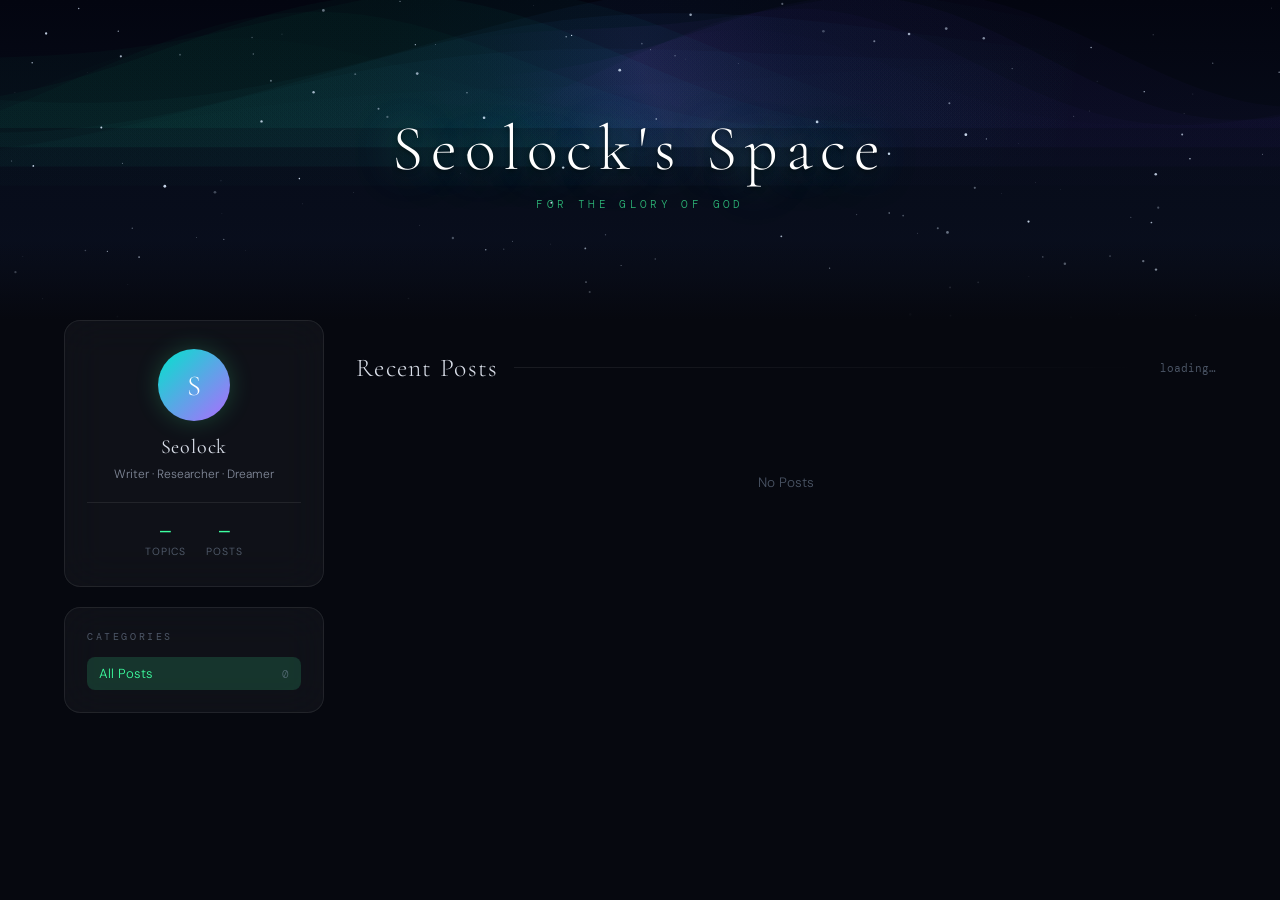
==== commit 08641033: "basic html" ====
--- a/index.html
+++ b/index.html
@@ -467,7 +467,7 @@
     <canvas id="aurora-canvas"></canvas>
     <div class="header-content">
       <h1 class="blog-title">Seolock's Space</h1>
-      <p class="blog-subtitle">for gospel live, for gospel die</p>
+      <p class="blog-subtitle">for the glory of God</p>
     </div>
     <div class="header-fade"></div>
   </header>
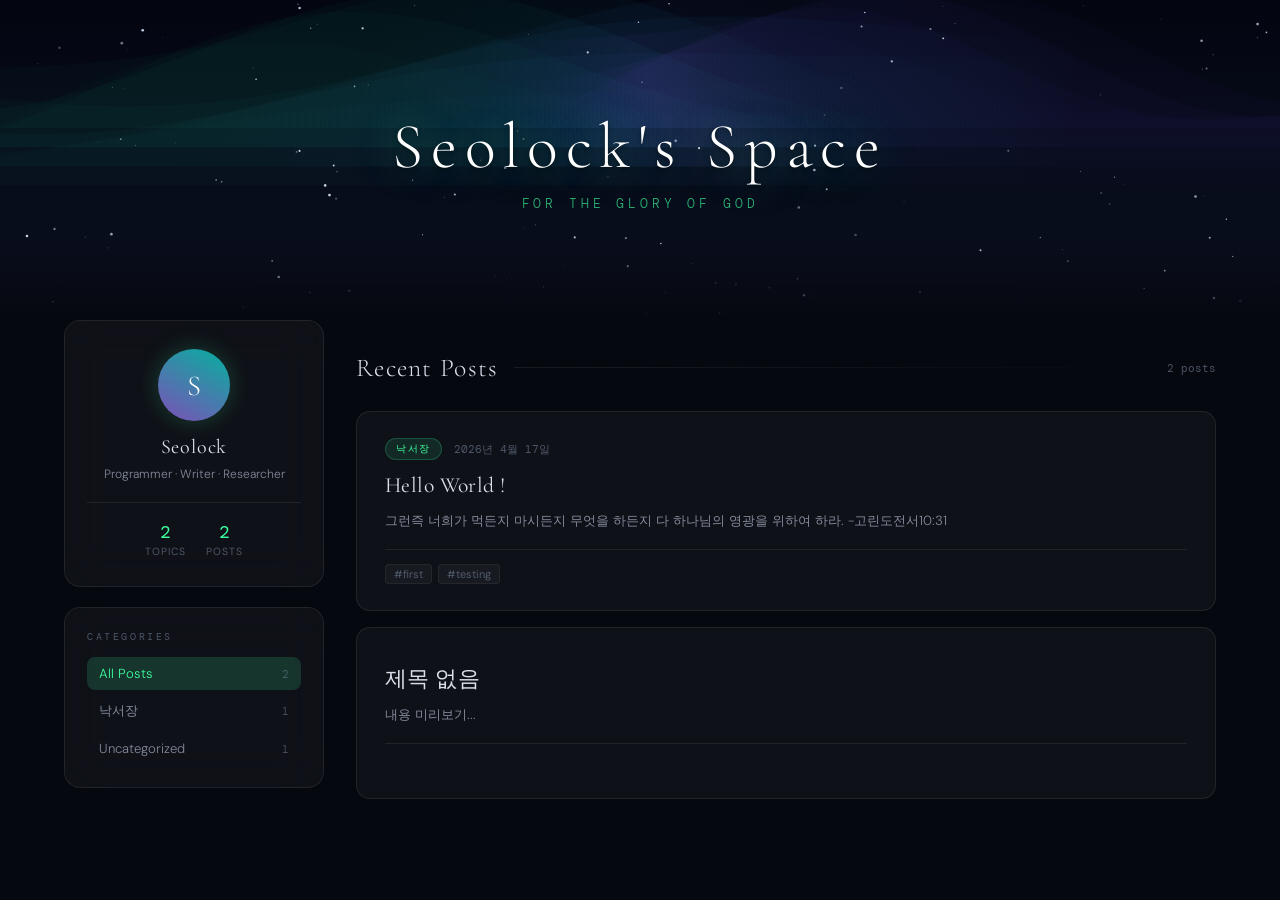
==== commit 2d39de63: "detail fix" ====
--- a/index.html
+++ b/index.html
@@ -15,8 +15,8 @@
       --glass: rgba(255, 255, 255, 0.04);
       --glass-border: rgba(255, 255, 255, 0.08);
       --aurora-green: #3dffa0;
-      --aurora-teal: #00e5cc;
-      --aurora-purple: #b06aff;
+      --aurora-teal: #00e5cac1;
+      --aurora-purple: #b06affb1;
       --aurora-blue: #4fa8ff;
       --text-primary: rgba(230, 235, 245, 0.95);
       --text-secondary: rgba(180, 190, 210, 0.7);
@@ -80,7 +80,7 @@
 
     .blog-subtitle {
       font-family: 'DM Mono', monospace;
-      font-size: 0.7rem;
+      font-size: 0.8rem;
       font-weight: 300;
       letter-spacing: 0.3em;
       color: rgba(61, 255, 160, 0.7);
@@ -138,7 +138,7 @@
       height: 72px;
       border-radius: 50%;
       margin: 0 auto 14px;
-      background: linear-gradient(135deg, var(--aurora-teal), var(--aurora-purple));
+      background: linear-gradient(210deg, var(--aurora-teal), var(--aurora-purple));
       display: flex;
       align-items: center;
       justify-content: center;
@@ -478,7 +478,7 @@
       <div class="sidebar-card profile-card">
         <div class="profile-avatar" id="avatar-el">S</div>
         <div class="profile-name" id="sidebar-name">Seolock</div>
-        <div class="profile-bio" id="sidebar-bio">Writer · Researcher · Dreamer</div>
+        <div class="profile-bio" id="sidebar-bio">Programmer · Writer · Researcher</div>
         <div class="profile-stats">
           <div class="stat">
             <div class="stat-number" id="stat-topics">—</div>
@@ -529,7 +529,7 @@
         for(let i=0;i<n;i++) stars.push({x:Math.random()*W,y:Math.random()*H,r:Math.random()*1.2+0.2,phase:Math.random()*Math.PI*2,speed:Math.random()*0.008+0.002});
       }
       function draw(){
-        time+=0.016;
+        time+=0.005;
         const bg=ctx.createLinearGradient(0,0,0,H);
         bg.addColorStop(0,'#030510'); bg.addColorStop(0.5,'#070c1a'); bg.addColorStop(1,'#0a0f1e');
         ctx.fillStyle=bg; ctx.fillRect(0,0,W,H);
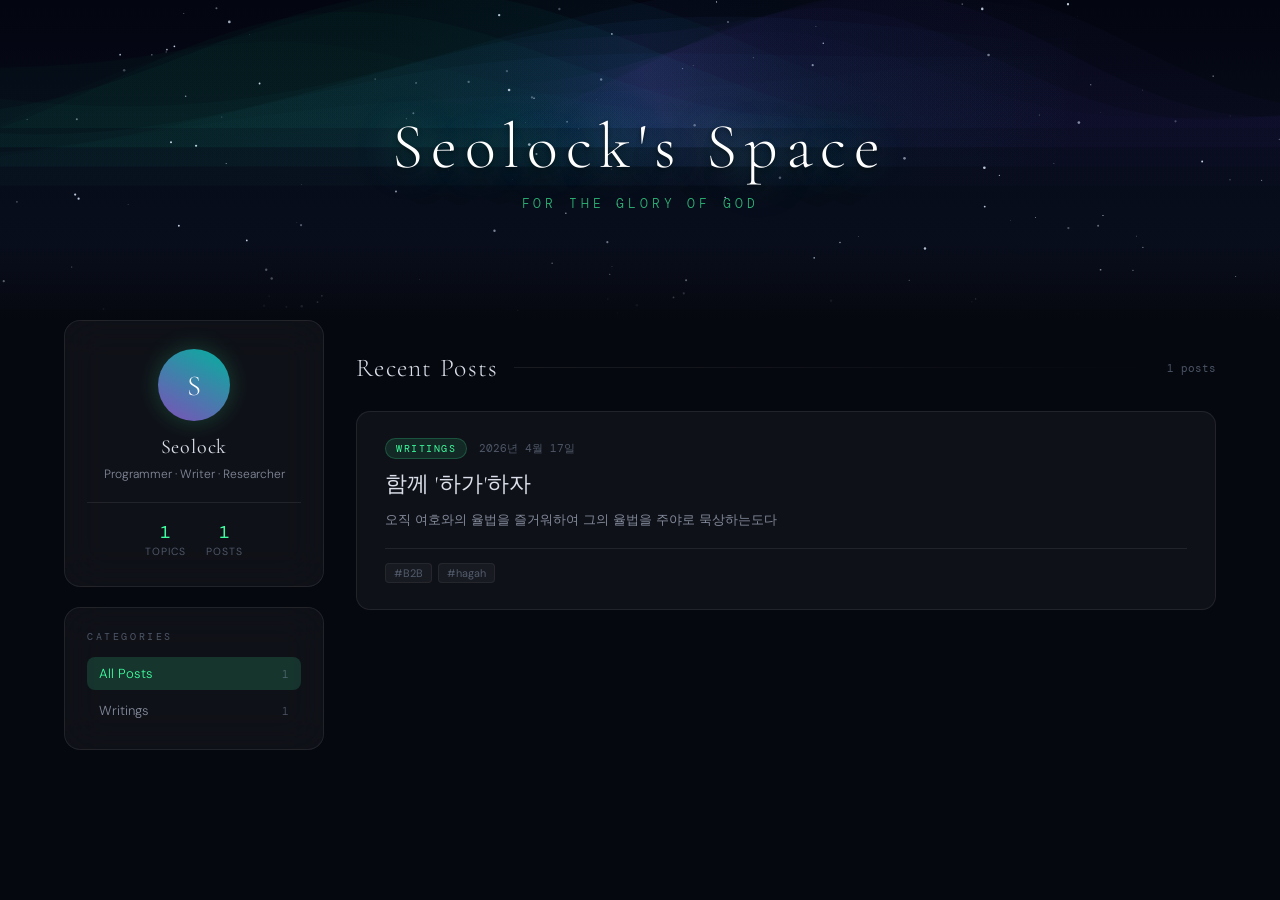
==== commit c8c5783b: "fix:title" ====
--- a/index.html
+++ b/index.html
@@ -3,7 +3,7 @@
 <head>
   <meta charset="UTF-8">
   <meta name="viewport" content="width=device-width, initial-scale=1.0">
-  <title>Aurora — Home</title>
+  <title>Seolock's Space</title>
   <link rel="preconnect" href="https://fonts.googleapis.com">
   <link rel="preconnect" href="https://fonts.gstatic.com" crossorigin>
   <link href="https://fonts.googleapis.com/css2?family=Cormorant+Garamond:ital,wght@0,300;0,400;0,500;1,300;1,400&family=DM+Sans:wght@300;400;500&family=DM+Mono:wght@300;400&display=swap" rel="stylesheet">
